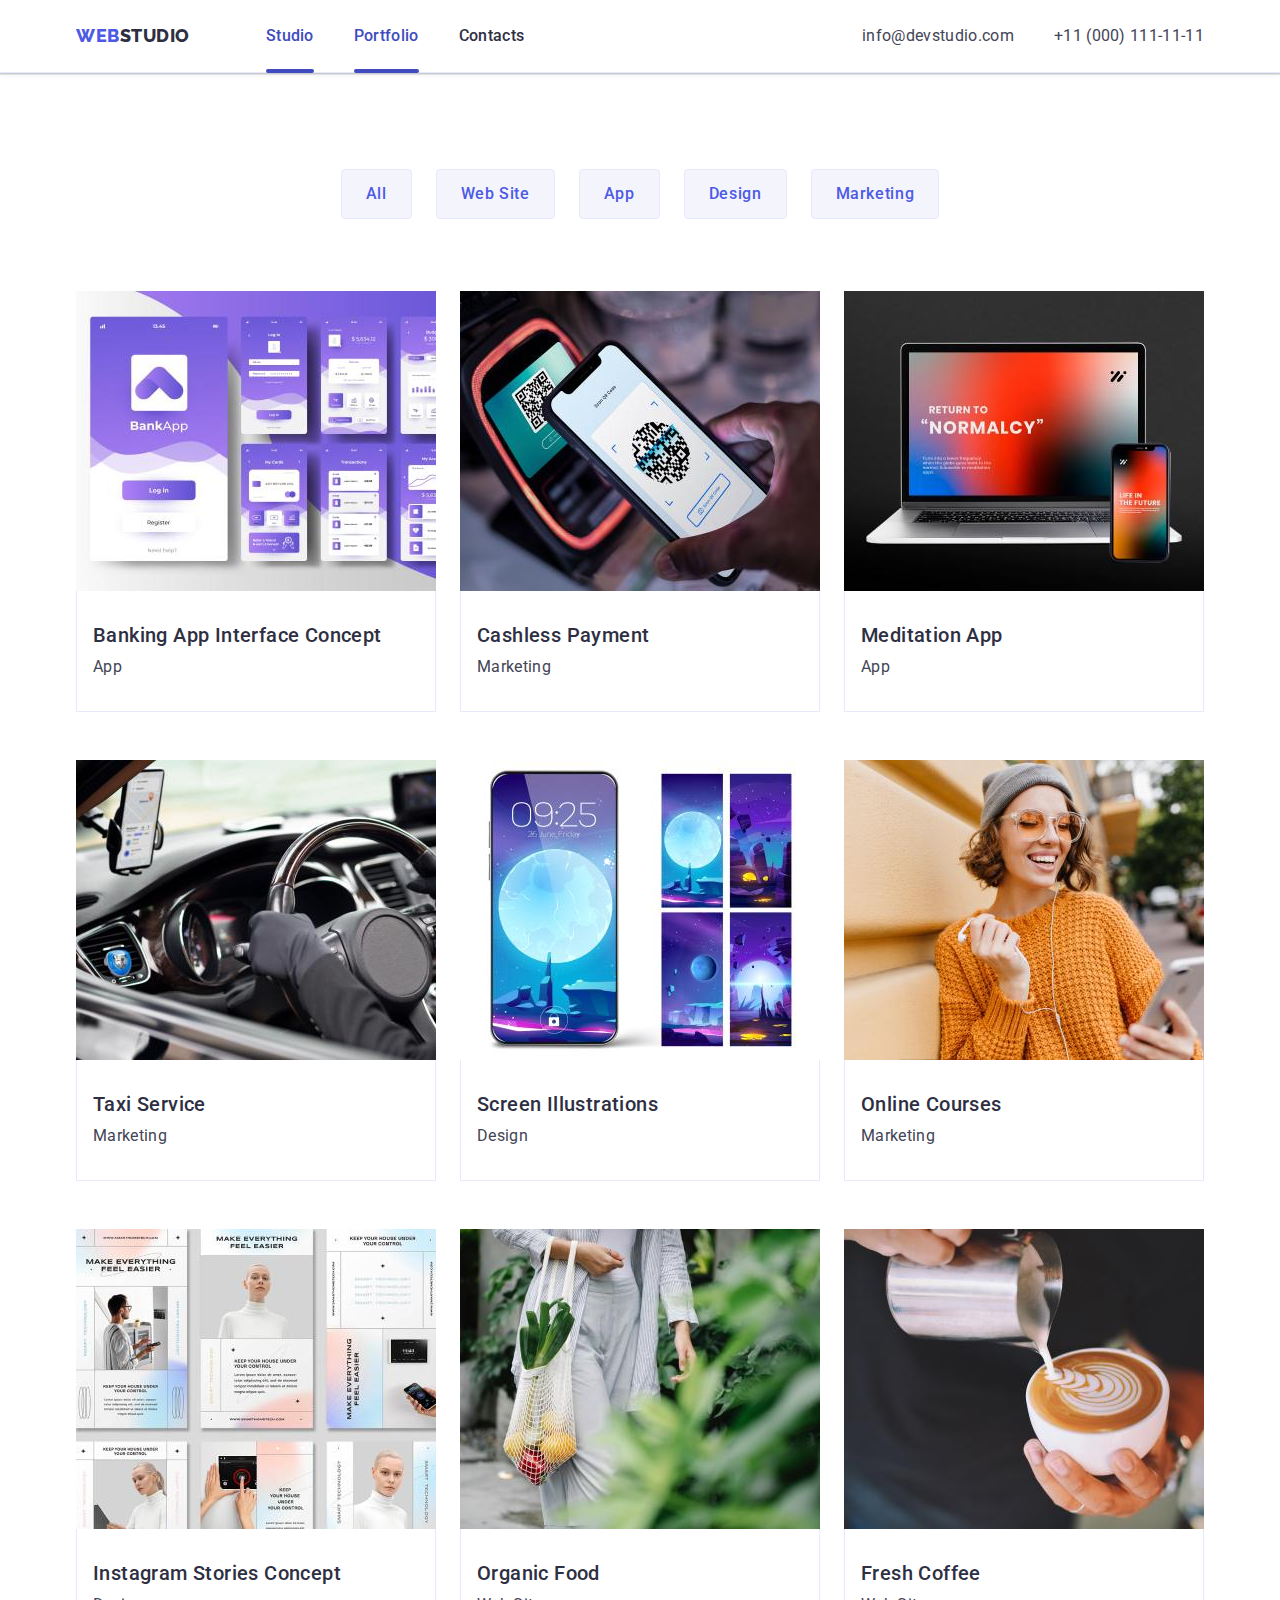
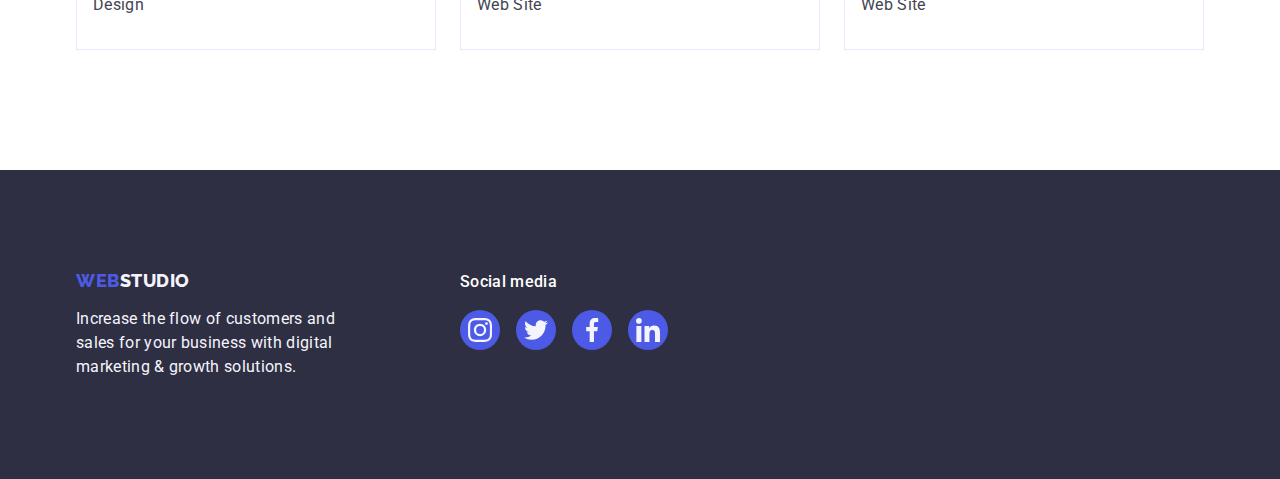
==== portfolio.html @ a58b1a3a "Initial commit" ====
<!DOCTYPE html>
<html lang="en">
  <head>
    <meta charset="UTF-8" />
    <meta http-equiv="X-UA-Compatible" content="IE=edge" />
    <meta name="viewport" content="width=device-width, initial-scale=1.0" />
    <title>Portfolio</title>

    <link rel="preconnect" href="https://fonts.googleapis.com" />
    <link rel="preconnect" href="https://fonts.gstatic.com" crossorigin />
    <link
      href="https://fonts.googleapis.com/css2?family=Raleway:wght@800&family=Roboto:wght@400;500;700&display=swap"
      rel="stylesheet"
    />
    <link rel="stylesheet" href="./css/modern-normalize.min.css" />
    <link rel="stylesheet" href="./css/styles.css" />
  </head>
  <body>
    <!-- Header section -->
    <header class="header">
      <div class="header-container container">
        <nav class="header-nav">
          <a class="header-nav-logo link" href="./index.html"
            >Web<span class="dark-logo">Studio</span>
          </a>

          <ul class="header-nav-list list">
            <li class="header-nav-item"
              ><a class="nav-link link active" href="./index.html">Studio</a></li
            >
            <li class="header-nav-item"
              ><a class="nav-link link active" href="./portfolio.html">Portfolio</a></li
            >
            <li class="header-nav-item"><a class="nav-link link" href="">Contacts</a></li>
          </ul>
        </nav>
        <address class="header-contacts">
          <ul class="header-contacts-list list">
            <li class="header-contacts-item"
              ><a class="contact-link link" href="mailto:info@devstudio.com"
                >info@devstudio.com</a
              ></li
            >
            <li class="header-contacts-item"
              ><a class="contact-link link" href="tel:+110001111111">+11 (000) 111-11-11</a></li
            >
          </ul>
        </address>
      </div>
    </header>

    <main>
      <section class="portfolio">
        <div class="container">
          <h1 hidden>Portfolio</h1>
          <!-- Filters -->
          <ul class="filters-list list">
            <li class="filter-item"><button class="filter-btn" type="button">All</button></li>
            <li class="filter-item"><button class="filter-btn" type="button">Web Site</button></li>
            <li class="filter-item"><button class="filter-btn" type="button">App</button></li>
            <li class="filter-item"><button class="filter-btn" type="button">Design</button></li>
            <li class="filter-item"><button class="filter-btn" type="button">Marketing</button></li>
          </ul>
          <!-- Portfolio -->
          <ul class="portfolio-list list">
            <li class="portfollio-item">
              <a class="portfolio-link link" href="">
                <div class="portfolio-thumb">
                  <img
                    class="portfolio-img"
                    src="./images/portfolio/img8.jpg"
                    alt="Banking App Interface Concept"
                    height="300"
                    width="360"
                  />
                  <!-- <div class="portfolio-overlay"> -->
                  <p class="overlay-text"
                    >14 Stylish and User-Friendly App Design Concepts · Task Manager App · Calorie
                    Tracker App · Exotic Fruit Ecommerce App · Cloud Storage App</p
                  >
                  <!-- </div> -->
                </div>
                <div class="portfolio-project">
                  <h2 class="portfolio-subtitle subtitle">Banking App Interface Concept</h2>
                  <p class="portfolio-desc">App</p>
                </div>
              </a>
            </li>
            <li class="portfollio-item">
              <a class="portfolio-link link" href="">
                <div class="portfolio-thumb">
                  <img
                    class="portfolio-img"
                    src="./images/portfolio/img9.jpg"
                    alt="Cashless Payment"
                    height="300"
                    width="360"
                  />
                  <!-- <div class="portfolio-overlay"> -->
                  <p class="overlay-text"
                    >14 Stylish and User-Friendly App Design Concepts · Task Manager App · Calorie
                    Tracker App · Exotic Fruit Ecommerce App · Cloud Storage App</p
                  >
                  <!-- </div> -->
                </div>

                <div class="portfolio-project">
                  <h2 class="portfolio-subtitle subtitle">Cashless Payment</h2>
                  <p class="portfolio-desc">Marketing</p>
                </div></a
              >
            </li>
            <li class="portfollio-item">
              <a class="portfolio-link link" href="">
                <div class="portfolio-thumb"
                  ><img
                    class="portfolio-img"
                    src="./images/portfolio/img10.jpg"
                    alt="Meditation App"
                    height="300"
                    width="360"
                  />
                  <!-- <div class="portfolio-overlay"> -->
                  <p class="overlay-text"
                    >14 Stylish and User-Friendly App Design Concepts · Task Manager App · Calorie
                    Tracker App · Exotic Fruit Ecommerce App · Cloud Storage App</p
                  >
                  <!-- </div> -->
                </div>
                <div class="portfolio-project">
                  <h2 class="portfolio-subtitle subtitle">Meditation App</h2>
                  <p class="portfolio-desc">App</p>
                </div>
              </a>
            </li>
            <li class="portfollio-item">
              <a class="portfolio-link link" href="">
                <div class="portfolio-thumb"
                  ><img
                    class="portfolio-img"
                    src="./images/portfolio/img11.jpg"
                    alt="Taxi Service"
                    height="300"
                    width="360"
                  />
                  <!-- <div class="portfolio-overlay"> -->
                  <p class="overlay-text"
                    >14 Stylish and User-Friendly App Design Concepts · Task Manager App · Calorie
                    Tracker App · Exotic Fruit Ecommerce App · Cloud Storage App</p
                  >
                  <!-- </div> -->
                </div>
                <div class="portfolio-project">
                  <h2 class="portfolio-subtitle subtitle">Taxi Service</h2>
                  <p class="portfolio-desc">Marketing</p>
                </div>
              </a>
            </li>
            <li class="portfollio-item">
              <a class="portfolio-link link" href="">
                <div class="portfolio-thumb">
                  <img
                    class="portfolio-img"
                    src="./images/portfolio/img12.jpg"
                    alt="Screen Illustrations"
                    height="300"
                    width="360"
                  />
                  <!-- <div class="portfolio-overlay"> -->
                  <p class="overlay-text"
                    >14 Stylish and User-Friendly App Design Concepts · Task Manager App · Calorie
                    Tracker App · Exotic Fruit Ecommerce App · Cloud Storage App</p
                  >
                  <!-- </div> -->
                </div>
                <div class="portfolio-project">
                  <h2 class="portfolio-subtitle subtitle">Screen Illustrations</h2>
                  <p class="portfolio-desc">Design</p></div
                ></a
              >
            </li>
            <li class="portfollio-item">
              <a class="portfolio-link link" href="">
                <div class="portfolio-thumb"
                  ><img
                    class="portfolio-img"
                    src="./images/portfolio/img13.jpg"
                    alt="Online Courses"
                    height="300"
                    width="360"
                  />
                  <!-- <div class="portfolio-overlay"> -->
                  <p class="overlay-text"
                    >14 Stylish and User-Friendly App Design Concepts · Task Manager App · Calorie
                    Tracker App · Exotic Fruit Ecommerce App · Cloud Storage App</p
                  >
                  <!-- </div> -->
                </div>
                <div class="portfolio-project">
                  <h2 class="portfolio-subtitle subtitle">Online Courses</h2>
                  <p class="portfolio-desc">Marketing</p></div
                ></a
              >
            </li>
            <li class="portfollio-item">
              <a class="portfolio-link link" href="">
                <div class="portfolio-thumb"
                  ><img
                    class="portfolio-img"
                    src="./images/portfolio/img14.jpg"
                    alt="Instagram Stories Concept"
                    height="300"
                    width="360"
                  />
                  <!-- <div class="portfolio-overlay"> -->
                  <p class="overlay-text"
                    >14 Stylish and User-Friendly App Design Concepts · Task Manager App · Calorie
                    Tracker App · Exotic Fruit Ecommerce App · Cloud Storage App</p
                  >
                  <!-- </div> -->
                </div>
                <div class="portfolio-project">
                  <h2 class="portfolio-subtitle subtitle">Instagram Stories Concept</h2>
                  <p class="portfolio-desc">Design</p>
                </div></a
              >
            </li>
            <li class="portfollio-item">
              <a class="portfolio-link link" href="">
                <div class="portfolio-thumb"
                  ><img
                    class="portfolio-img"
                    src="./images/portfolio/img15.jpg"
                    alt="Organic Food"
                    height="300"
                    width="360"
                  />
                  <!-- <div class="portfolio-overlay"> -->
                  <p class="overlay-text"
                    >14 Stylish and User-Friendly App Design Concepts · Task Manager App · Calorie
                    Tracker App · Exotic Fruit Ecommerce App · Cloud Storage App</p
                  >
                  <!-- </div> -->
                </div>
                <div class="portfolio-project">
                  <h2 class="portfolio-subtitle subtitle">Organic Food</h2>
                  <p class="portfolio-desc">Web Site</p>
                </div></a
              >
            </li>
            <li class="portfollio-item">
              <a class="portfolio-link link" href="">
                <div class="portfolio-thumb"
                  ><img
                    class="portfolio-img"
                    src="./images/portfolio/img16.jpg"
                    alt="Fresh Coffee"
                    height="300"
                    width="360"
                  />
                  <!-- <div class="portfolio-overlay"> -->
                  <p class="overlay-text"
                    >14 Stylish and User-Friendly App Design Concepts · Task Manager App · Calorie
                    Tracker App · Exotic Fruit Ecommerce App · Cloud Storage App</p
                  >
                  <!-- </div> -->
                </div>
                <div class="portfolio-project">
                  <h2 class="portfolio-subtitle subtitle">Fresh Coffee</h2>
                  <p class="portfolio-desc">Web Site</p>
                </div>
              </a>
            </li>
          </ul>
        </div>
      </section>
    </main>
    <footer class="footer">
      <div class="footer-container container">
        <div class="logo-container">
          <a class="footer-logo link" href="./index.html"
            >Web<span class="light-logo">Studio</span></a
          >
          <p class="footer-desc">
            Increase the flow of customers and sales for your business with digital marketing &
            growth solutions.
          </p></div
        >
        <div class="media-container">
          <p class="media-title">Social media</p>
          <ul class="media-list list">
            <li class="media-item">
              <a class="media-link link" href="" target="_blank" rel="noopener noreferrer">
                <svg class="media-icons" width="24" height="24">
                  <use href="./images/icons.svg#icon-instagram"></use>
                </svg>
              </a>
            </li>
            <li class="media-item">
              <a class="media-link link" href="" target="_blank" rel="noopener noreferrer">
                <svg class="media-icons" width="24" height="24">
                  <use href="./images/icons.svg#icon-twitter"></use>
                </svg> </a
            ></li>
            <li class="media-item">
              <a class="media-link link" href="" target="_blank" rel="noopener noreferrer">
                <svg class="media-icons" width="24" height="24">
                  <use href="./images/icons.svg#icon-facebook"></use>
                </svg> </a
            ></li>
            <li class="media-item">
              <a class="media-link link" href="" target="_blank" rel="noopener noreferrer">
                <svg class="media-icons" width="24" height="24">
                  <use href="./images/icons.svg#icon-linkedin"></use>
                </svg> </a
            ></li>
          </ul>
        </div>
      </div>
    </footer>
  </body>
</html>
---- css/styles.css ----
/**
  |============================
  | Root styles
  |============================
*/
:root {
    /* Colors */
    --color-iris: #4d5ae5;
    --color-ocean: #404bbf;
    --color-navy-blue: #2e2f42;
    --color-green: #31d0aa;
    --color-slate: #434455;
    --color-light-slate: #8e8f99;
    --color-cornflower: #e7e9fc;
    --color-cloud: #f4f4fd;
    --color-white: #ffffff;
    --color-dairy: #fcfcfc;
    --color-bgd: #2e2f42;

    /* Fonts */
    --primary-font: 'Roboto', sans-serif;
    --secondary-font: 'Raleway', sans-serif;
}

/**
  |============================
  | Base styles
  |============================
*/
body {
    color: var(--color-slate);
    background-color: var(--color-white);
    font-size: 16px;
    font-family: "Roboto", sans-serif;
    line-height: 1.5;
    letter-spacing: 0.02em;
}

.container {
    width: 1158px;
    margin: 0 auto;
    padding: 0 15px;
}

/* reset start */
h1,
h2,
h3,
h4,
h5,
h6,
ul,
p {
    margin: 0;
}

img {
    display: block;
    max-width: 100%;
    height: auto;
}

button {
    cursor: pointer;
}

.list {
    list-style: none;
    margin: 0;
    padding: 0;
}

.link {
    text-decoration: none;
}

.visually-hidden {
    position: absolute;
    width: 1px;
    height: 1px;
    margin: -1px;
    border: 0;
    padding: 0;
    white-space: nowrap;
    clip-path: inset(100%);
    clip: rect(0 0 0 0);
    overflow: hidden;
}

/**
  |============================
  | Header styles
  |============================
*/
.header {
    border-bottom: 1px solid #e7e9fc;
    box-shadow: 0px 2px 1px rgba(46, 47, 66, 0.08), 0px 1px 1px rgba(46, 47, 66, 0.16), 0px 1px 6px rgba(46, 47, 66, 0.08);
}

.header-container {
    display: flex;
    align-items: center;
}

.header-nav {
    display: flex;
    align-items: center;
    margin-right: auto;
}

.header-nav-logo {
    color: var(--color-iris);
    font-family: var(--secondary-font);
    font-weight: 800;
    font-size: 18px;
    line-height: 1.17;
    letter-spacing: 0.03em;
    text-transform: uppercase;
    text-decoration: none;
    margin-right: 76px;
    align-items: center;
}

.dark-logo {
    color: var(--color-navy-blue);
}

.header-nav-list {
    display: flex;
    align-items: center;
    gap: 40px;
}

.header-nav-item {
    position: relative;
}

.nav-link {
    display: block;
    padding: 24px 0;
    font-weight: 500;
    font-style: normal;
    color: var(--color-navy-blue);
    position: relative;
    transition: color 250ms cubic-bezier(0.4, 0, 0.2, 1);
}

.nav-link.active {
    color: var(--color-ocean);
}

.nav-link::after {
    content: '';
    display: block;
    position: absolute;
    bottom: 0;
    left: 0;
    bottom: -1px;
    width: 100%;
    height: 4px;
    border-radius: 2px;
}

.nav-link.active::after {
    background: var(--color-ocean);
}

.nav-link:hover,
.nav-link:focus {
    color: var(--color-ocean);
}

.header-contacts {
    font-style: normal;
    color: var(--color-slate);
}

.header-contacts-list {
    display: flex;
    margin-right: auto;
    gap: 40px;
}

.contact-link {
    display: block;
    padding: 24px 0;
    font-weight: 400;
    font-style: normal;
    color: var(--color-slate);
    transition: color 250ms cubic-bezier(0.4, 0, 0.2, 1);
}

.contact-link:hover,
.contact-link:focus {
    color: var(--color-ocean);
}

/**
  |============================
  | Hero styles
  |============================
*/
.hero {
    max-width: 1440px;
    margin-left: auto;
    margin-right: auto;
    background-color: var(--color-bgd);
    background-image: linear-gradient(rgba(46, 47, 66, 0.7), rgba(46, 47, 66, 0.7)), url(../images/hero/img17.jpg);
    background-repeat: no-repeat;
    background-position: center;
    background-size: cover;
    padding-top: 188px;
    padding-bottom: 188px;
    text-align: center;
}

.main-title {
    font-weight: 700;
    font-size: 56px;
    line-height: 1.07;
    letter-spacing: 0.02em;
    color: var(--color-white);
    max-width: 496px;
    margin-top: 0;
    margin-bottom: 48px;
    margin-left: auto;
    margin-right: auto;
}

.btn {
    min-width: 169px;
    height: 56px;
    padding: 16px 32px;
    border-radius: 4px;
    font-weight: 500;
    font-family: inherit;
    font-size: 16px;
    line-height: 1.5;
    letter-spacing: 0.04em;
    color: var(--color-white);
    background-color: var(--color-iris);
    display: block;
    margin: auto;
    border: none;
    transition: background-color 250ms cubic-bezier(0.4, 0, 0.2, 1);
}

.btn:hover,
.btn:focus {
    background-color: var(--color-ocean);
}

/**
  |============================
  | Advantages styles
  |============================
*/
.advantages {
    padding: 120px 0;
}

.advantages-list {
    display: flex;
    align-items: baseline;
}

.advantage-item {
    width: 264px;
}

.advantage-item:not(:last-child) {
    margin-right: 24px;
}

.subtitle {
    font-weight: 500;
    font-size: 20px;
    line-height: 1.2;
    letter-spacing: 0.02em;
    color: var(--color-navy-blue);
    margin-bottom: 8px;
}

.desc {
    color: var(--color-slate);
}

.icons-container {
    display: flex;
    align-items: center;
    justify-content: center;
    margin-bottom: 8px;
    height: 112px;
    background: #F4F4FD;
    border-radius: 4px;
}

/*  

     */
/**
  |============================
  | Works styles
  |============================
*/
.title {
    color: var(--color-navy-blue);
    font-weight: 700;
    font-size: 36px;
    line-height: 1.11;
    text-align: center;
    text-transform: capitalize;
    letter-spacing: 0.02em;
    margin-top: 0;
    margin-bottom: 72px;
}

.works-list {
    display: flex;
    align-items: center;
}

.works-section {
    padding-bottom: 120px;
}

.works-item:not(:last-child) {
    margin-right: 24px;
}

/**
  |============================
  | Team styles
  |============================
*/
.team {
    background-color: var(--color-cloud);
    padding: 120px 0;
}

.team-list {
    display: flex;
    align-items: center;
}

.team-item {
    background-color: var(--color-white);
    box-shadow: 0px 1px 6px rgba(46, 47, 66, 0.08), 0px 1px 1px rgba(46, 47, 66, 0.16), 0px 2px 1px rgba(46, 47, 66, 0.08);
    border-radius: 0px 0px 4px 4px;
}

.team-item:not(:last-child) {
    margin-right: 24px;
}

.team-img {}

.team-desc {
    margin-bottom: 8px;
}

.team-name {
    padding: 32px 0;
    text-align: center;
    border-radius: 0px 0px 4px 4px;
}

/* Social icons */

.socials {
    display: flex;
    justify-content: center;
    align-items: center;
    gap: 24px;
}


.socials-item {}

.socials-link {
    display: flex;
    justify-content: center;
    align-items: center;
    width: 40px;
    height: 40px;
    border-radius: 50%;
    background-color: var(--color-iris);
    transition: background-color 250ms cubic-bezier(0.4, 0, 0.2, 1);
}

.social-icons {
    fill: var(--color-cloud);
}

.socials-link:hover {
    background-color: var(--color-ocean);
}

.socials-link:focus {
    background-color: var(--color-ocean);
}

/**
  |============================
  | Customers styles
  |============================
*/

.customers {
    padding: 120px 0;
}

.customers-title {
    line-height: 1.1;
}

.customers-list {
    display: flex;
    justify-content: center;
    gap: 24px;
    flex-direction: row;
    align-items: flex-start;
    padding: 0px;
}

.customers-link {
    display: flex;
    justify-content: center;
    align-items: center;
    color: var(--color-light-slate);
    border: 1px solid var(--color-light-slate);
    border-radius: 4px;
    width: 168px;
    height: 88px;
    fill: var(--color-light-slate);
    transition: border-color 250ms cubic-bezier(0.4, 0, 0.2, 1), color 250ms cubic-bezier(0.4, 0, 0.2, 1);
}

.customers-icons {
    fill: currentColor;
}

.customers-link:hover .customers-icons {
    fill: var(--color-ocean);
}

.customers-link:focus .customers-icons {
    fill: var(--color-ocean);
}

.customers-link:hover {
    border-color: var(--color-ocean);
}

.customers-link:focus {
    border-color: var(--color-ocean);
}

.customers-link:hover {
    color: var(--color-ocean);
}

.customers-link:focus {
    color: var(--color-ocean);
}

/**
  |============================
  | Footer styles
  |============================
*/
.footer {
    background-color: var(--color-bgd);
    padding-top: 100px;
    padding-bottom: 100px;
}

.footer-container {
    display: flex;
    align-items: baseline;
}

.logo-container {
    display: inline-block;
    margin-right: 120px;
}

.footer-logo {
    color: var(--color-iris);
    font-family: var(--secondary-font);
    font-weight: 800;
    font-size: 18px;
    line-height: 1.17;
    letter-spacing: 0.03em;
    text-transform: uppercase;
    text-decoration: none;
    display: inline-block;
    margin-bottom: 16px;
}

.light-logo {
    color: var(--color-cloud);
}

.footer-desc {
    color: var(--color-cloud);
    max-width: 264px;
}

.media-container {
    display: inline-block;
}

.media-title {
    font-weight: 500;
    font-size: 16px;
    line-height: 24px;
    letter-spacing: 0.02em;
    color: var(--color-white);
    margin-bottom: 16px;
}

.media-list {
    display: flex;
    align-items: center;
    gap: 16px;
}

/* Media icons */


.media-link {
    display: flex;
    justify-content: center;
    align-items: center;
    width: 40px;
    height: 40px;
    border-radius: 50%;
    background-color: var(--color-iris);
    transition: background-color 250ms cubic-bezier(0.4, 0, 0.2, 1);
}

.media-icons {
    fill: var(--color-cloud)
}

.media-link:hover {
    background-color: var(--color-green);
}

.media-link:focus {
    background-color: var(--color-green);
}

/**
  |============================
  | Portfolio styles
  |============================
*/

.portfolio {
    padding: 96px 0 120px 0;
}

.portfolio-title {}

.filters-list {
    display: flex;
    align-items: center;
    margin: auto;
    margin-bottom: 72px;
    justify-content: center;
}

.filter-item:not(:last-child) {
    margin-right: 24px;
}

.filter-item {}

.filter-btn {
    font-family: inherit;
    background-color: var(--color-cloud);
    font-weight: 500;
    font-size: 16px;
    line-height: 1.5;
    letter-spacing: 0.04em;
    color: var(--color-iris);
    cursor: pointer;
    border: 1px solid #E7E9FC;
    border-radius: 4px;
    display: block;
    margin: auto;
    padding: 12px 24px;
    transition: color 250ms cubic-bezier(0.4, 0, 0.2, 1), background-color 250ms cubic-bezier(0.4, 0, 0.2, 1), border-color 250ms cubic-bezier(0.4, 0, 0.2, 1), box-shadow 250ms cubic-bezier(0.4, 0, 0.2, 1);
}

.filter-btn:hover {
    background-color: var(--color-ocean);
    color: var(--color-white);
    border: 1px solid transparent;
    box-shadow: 0px 3px 1px rgba(0, 0, 0, 0.1), 0px 2px 1px rgba(0, 0, 0, 0.08), 0px 2px 2px rgba(0, 0, 0, 0.12);
}

.filter-btn:focus {
    background-color: var(--color-ocean);
    color: var(--color-white);
    border: 1px solid transparent;
    box-shadow: 0px 3px 1px rgba(0, 0, 0, 0.1), 0px 2px 1px rgba(0, 0, 0, 0.08), 0px 2px 2px rgba(0, 0, 0, 0.12);
}

.portfolio-list {
    display: flex;
    flex-wrap: wrap;
    column-gap: 24px;
    row-gap: 48px;
}

.portfolio-project {
    padding: 32px 16px;
    border-top: none;
    border-right: 1px solid #E7E9FC;
    border-bottom: 1px solid #E7E9FC;
    border-left: 1px solid #E7E9FC;
}

.portfolio-subtitle {
    margin-bottom: 8px;
}

.portfolio-link {
    display: block;
    transition: box-shadow 250ms cubic-bezier(0.4, 0, 0.2, 1);
    ;
}

.portfolio-link:hover {
    box-shadow: 0px 1px 6px rgba(46, 47, 66, 0.08), 0px 1px 1px rgba(46, 47, 66, 0.16), 0px 2px 1px rgba(46, 47, 66, 0.08);
}

.portfolio-link:focus {
    box-shadow: 0px 1px 6px rgba(46, 47, 66, 0.08), 0px 1px 1px rgba(46, 47, 66, 0.16), 0px 2px 1px rgba(46, 47, 66, 0.08);
}

.portfolio-desc {
    color: var(--color-slate);
}

.portfolio-view {}

.portfolio-thumb {
    position: relative;
    overflow: hidden;
}

.portfolio-img {}

.overlay-text {
    position: absolute;
    font-weight: 400;
    font-size: 16px;
    line-height: 1.5;
    letter-spacing: 0.02em;
    color: var(--color-cloud);
    width: 100%;
    height: 100%;
    top: 0;
    left: 0;
    background-color: var(--color-iris);
    padding: 40px 32px;
    transform: translateY(100%);
    transition: transform 250ms cubic-bezier(0.4, 0, 0.2, 1);
}

.portfolio-link:hover .overlay-text {
    transform: translateY(0%);
}

.portfolio-link:focus .overlay-text {
    transform: translateY(0%);
}

/**
  |============================
  | Modal window
  |============================
*/
.backdrop {
    position: fixed;
    top: 0;
    left: 0;
    width: 100%;
    height: 100%;
    background: rgba(46, 47, 66, 0.4);
    transition: opacity 250ms cubic-bezier(0.4, 0, 0.2, 1), visibility 250ms cubic-bezier(0.4, 0, 0.2, 1);
}

.backdrop.is-hidden {
    opacity: 0;
    pointer-events: none;
    visibility: hidden;
}

.modal {
    position: absolute;
    top: calc(50%);
    left: calc(50%);
    transform: translate(-50%, -50%) scale(1);
    width: 408px;
    min-height: 576px;
    background: var(--color-dairy);
    box-shadow: 0px 1px 1px rgba(0, 0, 0, 0.14), 0px 1px 3px rgba(0, 0, 0, 0.12), 0px 2px 1px rgba(0, 0, 0, 0.2);
    border-radius: 4px;
    transition: transform 250ms cubic-bezier(0.4, 0, 0.2, 1);
}

.modal-close-btn {
    position: absolute;
    top: 24px;
    right: 24px;
    width: 24px;
    height: 24px;
    display: flex;
    align-items: center;
    justify-content: center;
    padding: 0;
    background: var(--color-cornflower);
    border: 1px solid rgba(0, 0, 0, 0.1);
    border-radius: 50%;
    transition: background-color 250ms cubic-bezier(0.4, 0, 0.2, 1), border 250ms cubic-bezier(0.4, 0, 0.2, 1);
}

.modal-close-btn:hover {
    background: var(--color-ocean);
    border: none;
}

.modal-close-btn:focus {
    background: var(--color-ocean);
    border: none;
}

.modal-close-icon {
    fill: var(--color-bgd);
    transition: fill 250ms cubic-bezier(0.4, 0, 0.2, 1);
}

.modal-close-btn:hover .modal-close-icon {
    fill: var(--color-white);
    border: none;
}

.modal-close-btn:focus .modal-close-icon {
    fill: var(--color-white);
    border: none;
}
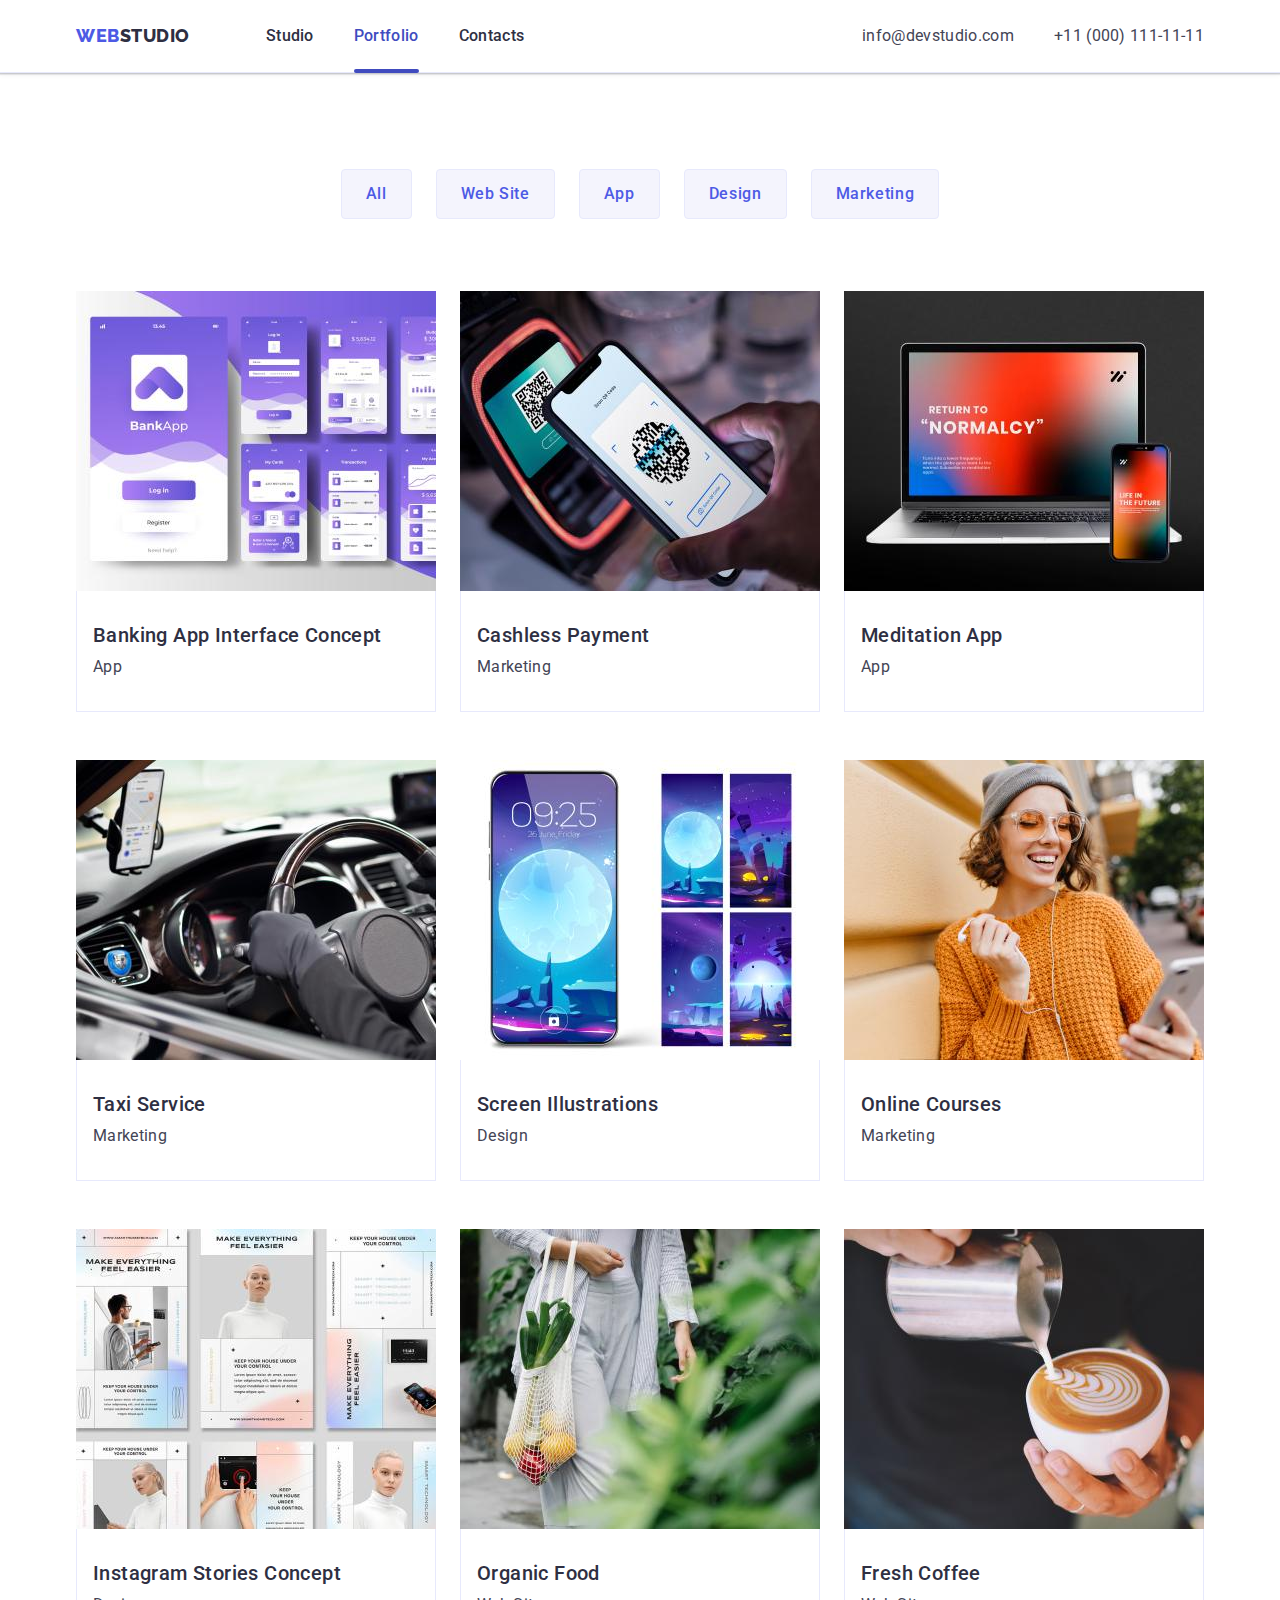
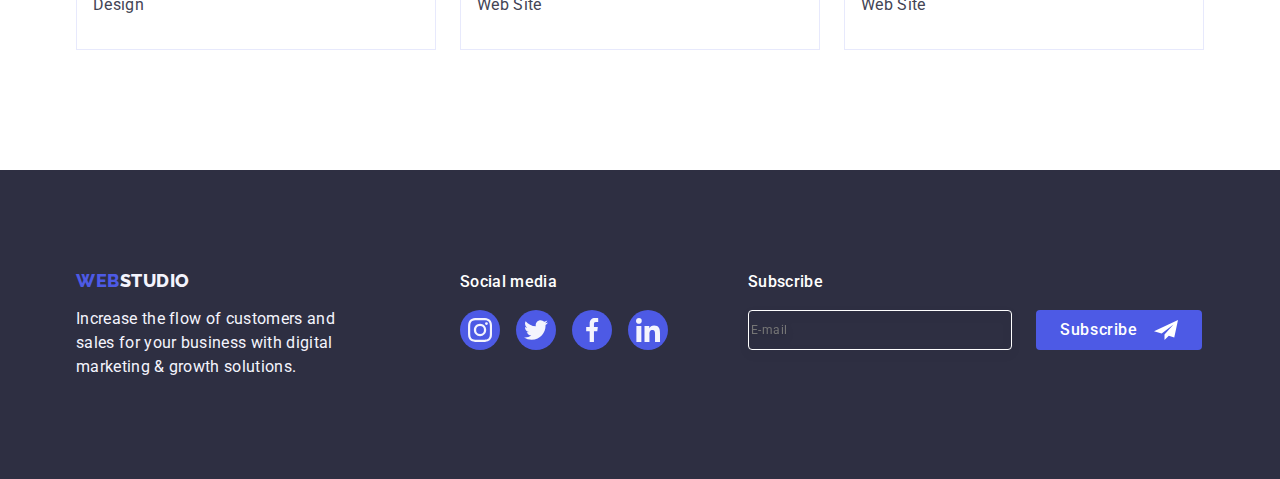
==== commit 597a2276: "hw-6" ====
--- a/portfolio.html
+++ b/portfolio.html
@@ -25,9 +25,7 @@
           </a>
 
           <ul class="header-nav-list list">
-            <li class="header-nav-item"
-              ><a class="nav-link link active" href="./index.html">Studio</a></li
-            >
+            <li class="header-nav-item"><a class="nav-link link" href="./index.html">Studio</a></li>
             <li class="header-nav-item"
               ><a class="nav-link link active" href="./portfolio.html">Portfolio</a></li
             >
@@ -316,6 +314,21 @@
             ></li>
           </ul>
         </div>
+        <div class="subscribe-footer">
+          <p class="subscribe-title">Subscribe</p>
+          <form>
+            <div class="subscrb-container">
+              <input class="subscribe-input" type="email" placeholder="E-mail" />
+
+              <button class="btn-footer" type="submit">
+                <p class="btn-title">Subscribe</p>
+                <svg class="icon-footer-button" width="24" height="24">
+                  <use href="./images/icons.svg#icon-footer-button"></use>
+                </svg>
+              </button>
+            </div>
+          </form>
+        </div>
       </div>
     </footer>
   </body>
--- a/css/styles.css
+++ b/css/styles.css
@@ -509,6 +509,7 @@
 
 .media-container {
     display: inline-block;
+    margin-right: 80px;
 }
 
 .media-title {
@@ -527,8 +528,6 @@
 }
 
 /* Media icons */
-
-
 .media-link {
     display: flex;
     justify-content: center;
@@ -544,11 +543,82 @@
     fill: var(--color-cloud)
 }
 
-.media-link:hover {
+.media-link:hover,
+.media-link:focus {
     background-color: var(--color-green);
 }
 
-.media-link:focus {
+.subscribe-footer {
+    display: inline-block;
+    justify-content: center;
+    align-items: center;
+}
+
+.subscribe-title {
+    font-weight: 500;
+    font-size: 16px;
+    line-height: 1.5;
+    letter-spacing: 0.02em;
+    color: var(--color-white);
+    margin-bottom: 16px;
+}
+
+.subscribe-input {
+    width: 264px;
+    height: 40px;
+    border: 1px solid var(--color-white);
+    filter: drop-shadow(0px 4px 4px rgba(0, 0, 0, 0.15));
+    border-radius: 4px;
+    background-color: transparent;
+    font-weight: 400;
+    font-size: 12px;
+    line-height: 2;
+    display: flex;
+    flex-direction: row;
+    align-items: center;
+    letter-spacing: 0.04em;
+    color: var(--color-white);
+    transition: transform 250ms cubic-bezier(0.4, 0, 0.2, 1);
+}
+
+.subscribe-input:focus {
+    border-color: 1px solid var(--color-iris);
+}
+
+.subscrb-container {
+    display: flex;
+    justify-content: center;
+    align-items: center;
+    gap: 24px;
+}
+
+.btn-footer {
+    min-width: 165px;
+    height: 40px;
+    padding: 8px 24px;
+    display: flex;
+    flex-direction: row;
+    justify-content: center;
+    align-items: center;
+    gap: 16px;
+    border-radius: 4px;
+    border: none;
+    font-weight: 500;
+    font-family: inherit;
+    font-size: 16px;
+    line-height: 1.5;
+    letter-spacing: 0.04em;
+    color: var(--color-white);
+    background-color: var(--color-iris);
+    transition: background-color 250ms cubic-bezier(0.4, 0, 0.2, 1);
+}
+
+.icon-footer-button {
+    fill: currentColor;
+}
+
+.btn-footer:hover,
+.btn-footer:focus {
     background-color: var(--color-green);
 }
 
@@ -708,6 +778,7 @@
     transform: translate(-50%, -50%) scale(1);
     width: 408px;
     min-height: 576px;
+    padding: 24px;
     background: var(--color-dairy);
     box-shadow: 0px 1px 1px rgba(0, 0, 0, 0.14), 0px 1px 3px rgba(0, 0, 0, 0.12), 0px 2px 1px rgba(0, 0, 0, 0.2);
     border-radius: 4px;
@@ -730,11 +801,7 @@
     transition: background-color 250ms cubic-bezier(0.4, 0, 0.2, 1), border 250ms cubic-bezier(0.4, 0, 0.2, 1);
 }
 
-.modal-close-btn:hover {
-    background: var(--color-ocean);
-    border: none;
-}
-
+.modal-close-btn:hover,
 .modal-close-btn:focus {
     background: var(--color-ocean);
     border: none;
@@ -753,4 +820,119 @@
 .modal-close-btn:focus .modal-close-icon {
     fill: var(--color-white);
     border: none;
-}+}
+
+.modal-desc {
+    display: block;
+    margin-top: 48px;
+    margin-bottom: 16px;
+    font-weight: 500;
+    font-size: 16px;
+    line-height: 1.5;
+    text-align: center;
+    color: var(--color-navy-blue);
+}
+
+.modal-form {}
+
+.modal-form-field {
+    display: block;
+    margin-bottom: 4px;
+    font-weight: 400;
+    font-size: 12px;
+    line-height: 1.17;
+    color: var(--color-light-slate);
+}
+
+.form-wrapper {
+    position: relative;
+    margin-bottom: 8px;
+}
+
+.modal-form-input {
+    width: 100%;
+    height: 40px;
+    outline-offset: -1px;
+    border: 1px solid rgba(46, 47, 66, 0.4);
+    border-radius: 4px;
+    padding-left: 44px;
+    transition: transform 250ms cubic-bezier(0.4, 0, 0.2, 1);
+}
+
+.modal-form-input:focus {
+    border-color: var(--color-iris);
+}
+
+.modal-form-input:focus+.form-icon {
+    fill: var(--color-iris);
+}
+
+.form-icon {
+    position: absolute;
+    top: 50%;
+    left: 16px;
+    transform: translateY(-50%);
+    fill: var(--color-navy-blue);
+    pointer-events: none;
+    transition: transform 250ms cubic-bezier(0.4, 0, 0.2, 1);
+}
+
+.modal-form-textarea {
+    display: block;
+    width: 100%;
+    height: 120px;
+    resize: none;
+    border: 1px solid rgba(46, 47, 66, 0.4);
+    border-radius: 4px;
+    font-weight: 400;
+    font-size: 12px;
+    line-height: 1.17;
+    color: rgba(46, 47, 66, 0.4);
+    font-weight: 400;
+    padding-top: 8px;
+    padding-left: 16px;
+    margin-bottom: 16px;
+}
+
+.form-agreement {
+    display: flex;
+    gap: 8px;
+    padding: 0;
+    justify-content: flex-start;
+    align-items: center;
+    margin-bottom: 24px;
+}
+
+.form-check-input {
+    appearance: none;
+    width: 16px;
+    height: 16px;
+    display: block;
+    border: 1px solid rgba(46, 47, 66, 0.4);
+    border-radius: 2px;
+    background-position: center;
+    background-repeat: no-repeat;
+    background-image: url("data:image/svg+xml,%3Csvg width='10' height='8' viewBox='0 0 10 8' fill='ffffff' xmlns='http://www.w3.org/2000/svg'%3E%3Cpath d='M8.44558 0.255056C8.61838 0.089653 8.84834 -0.00178848 9.08693 2.65108e-05C9.32551 0.0018415 9.55407 0.0967713 9.72436 0.264784C9.89466 0.432797 9.99337 0.660752 9.99968 0.900549C10.006 1.14034 9.91939 1.37323 9.75816 1.55005L4.86357 7.70436C4.7794 7.79551 4.67782 7.86865 4.5649 7.91942C4.45198 7.97018 4.33003 7.99754 4.20636 7.99984C4.08268 8.00214 3.95981 7.97935 3.8451 7.93282C3.73038 7.88629 3.62618 7.81698 3.53872 7.72903L0.292827 4.46564C0.202435 4.38096 0.129933 4.27884 0.0796475 4.16537C0.0293621 4.05191 0.00232279 3.92942 0.000143182 3.80522C-0.00203643 3.68102 0.0206883 3.55765 0.0669613 3.44248C0.113234 3.3273 0.182108 3.22267 0.269473 3.13483C0.356838 3.047 0.460905 2.97775 0.575465 2.93123C0.690026 2.88471 0.812734 2.86186 0.936267 2.86405C1.0598 2.86624 1.18163 2.89343 1.29449 2.94398C1.40734 2.99454 1.50892 3.06743 1.59315 3.15831L4.16189 5.73967L8.42227 0.28219C8.42994 0.272694 8.43813 0.263635 8.4468 0.255056H8.44558Z' fill='%23ffff'/%3E%3C/svg%3E");
+    transition: transform 250ms cubic-bezier(0.4, 0, 0.2, 1);
+}
+
+.form-check-input:checked {
+    border-color: var(--color-ocean);
+    background-color: var(--color-ocean);
+}
+
+.form-agreement-text {
+    font-weight: 400;
+    font-size: 12px;
+    line-height: 1.17;
+    letter-spacing: 0.04em;
+    color: var(--color-light-slate);
+    user-select: none;
+}
+
+.form-agreement-link {
+    color: var(--color-iris);
+}
+
+
+.btn {}